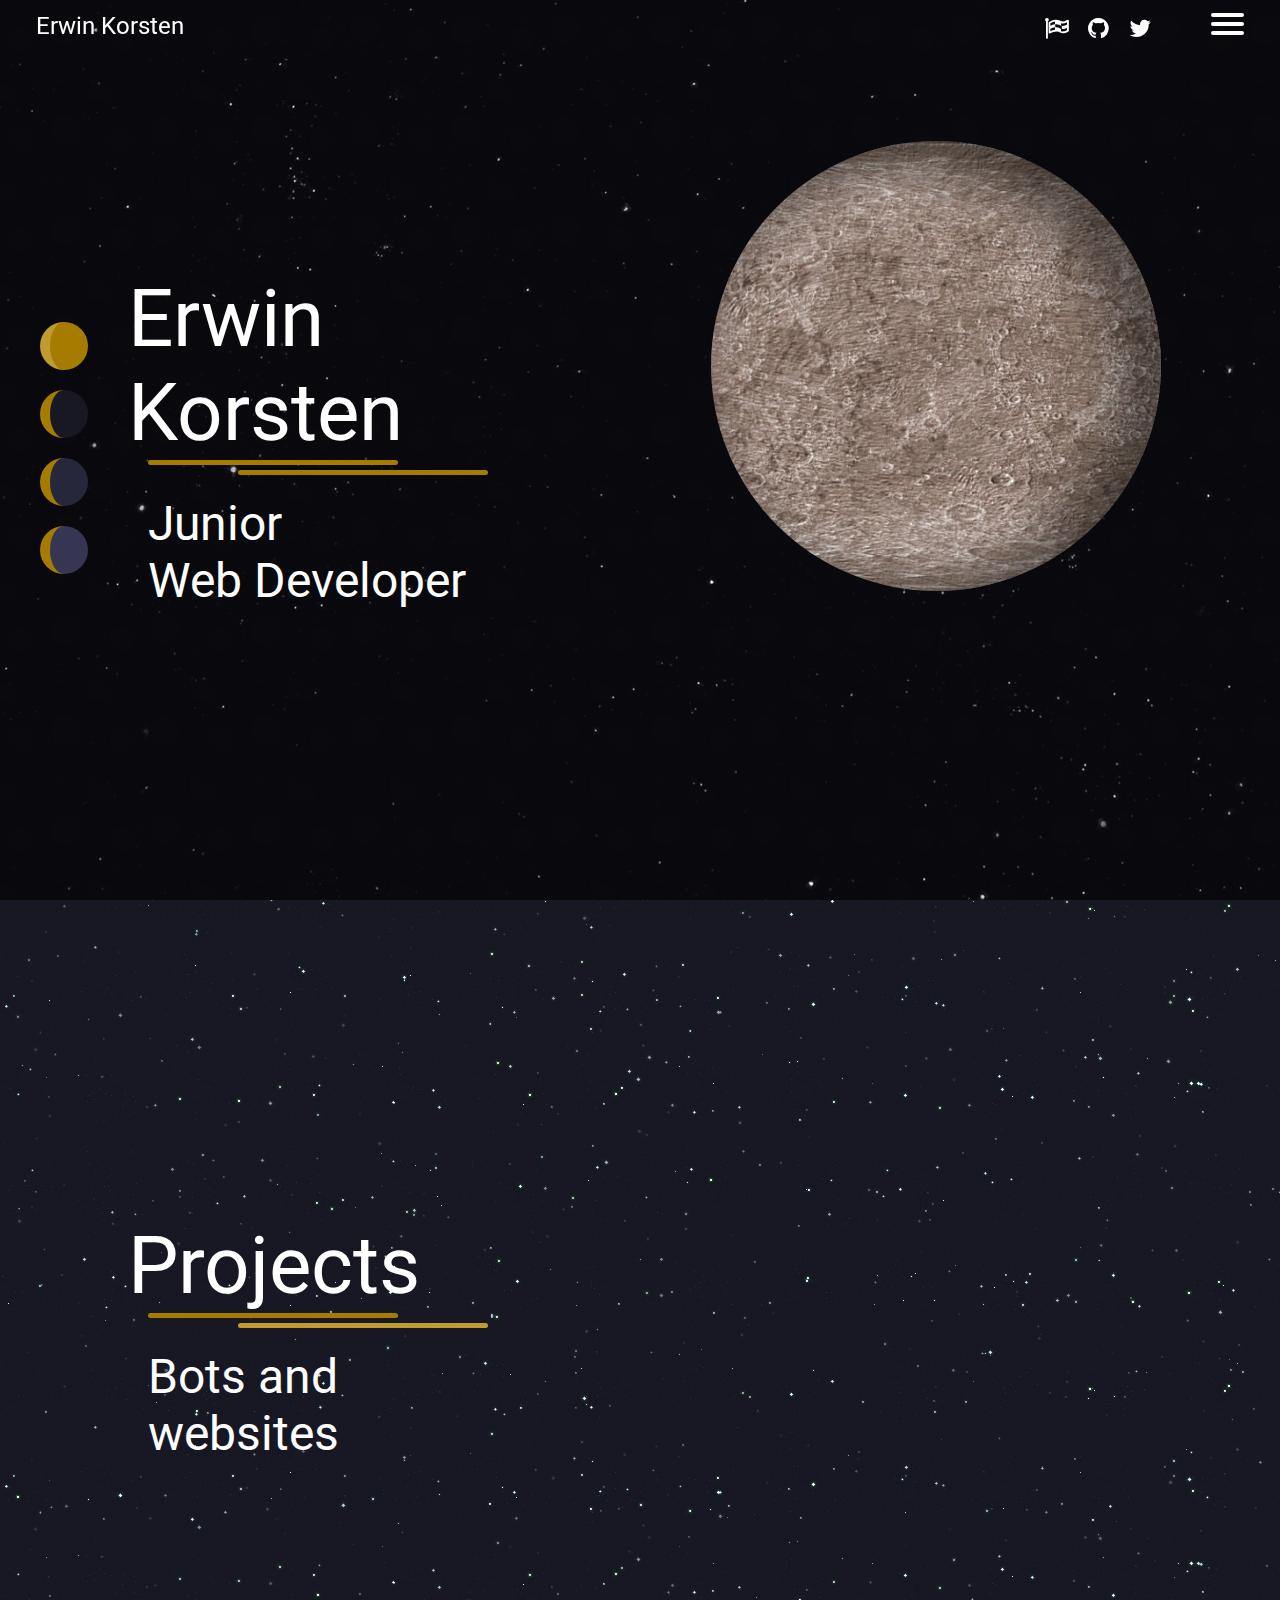
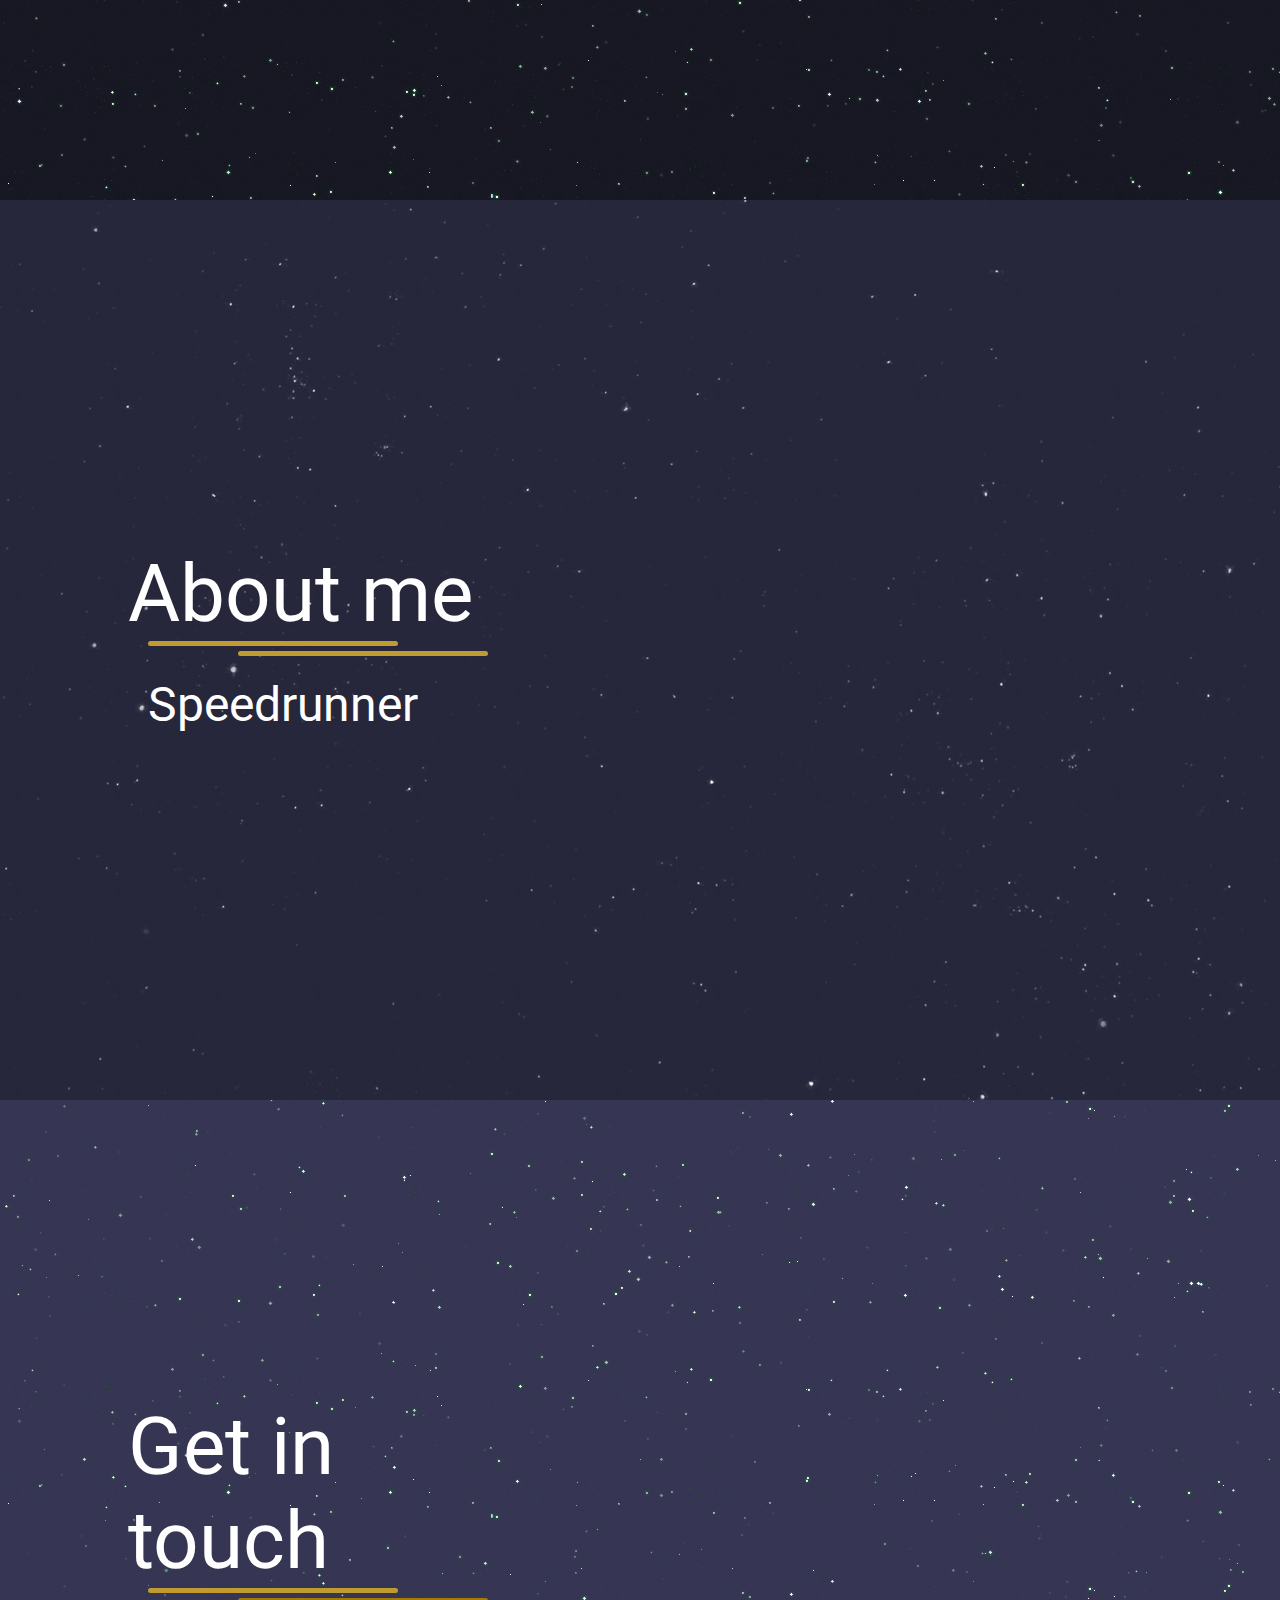
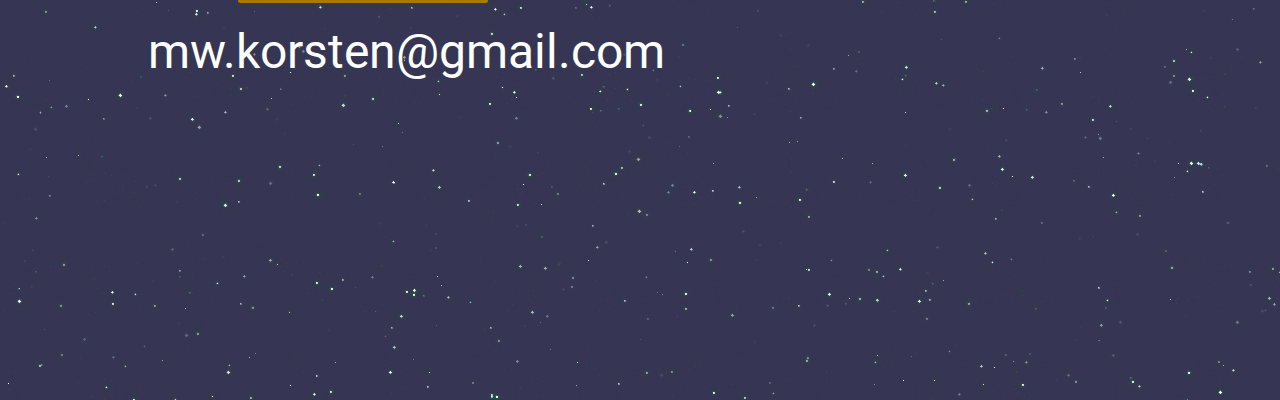
==== index.html @ 992cb6ed "Changed moon to a fixed moon that changes position based on where you are on the page. In addition, " ====
<!DOCTYPE html>
<html>
<head>
	<meta charset="UTF-8">
  	<meta name="description" content="Portfolio">
  	<meta name="keywords" content="Portfolio, backend web developer">
 	<meta name="author" content="Erwin Korsten">
	<meta name="viewport" content="width=device-width, initial-scale=1.0">
	<link href="css/home.css" rel="stylesheet" type="text/css" media="all" />
	<link href="https://fonts.googleapis.com/css?family=Open+Sans|Roboto:400,400i,700,700i" rel="stylesheet">
	<link rel="stylesheet" href="https://cdnjs.cloudflare.com/ajax/libs/font-awesome/4.7.0/css/font-awesome.min.css">

</head>
<body>
	<header id='header'>
		<div><a href='index.html'>Erwin Korsten</a></div>
		<div class='navigation'>
			<div class='socialmedia'>
				<a href='https://www.speedrun.com/user/Aureus_Lunae' class='fa fa-flag-checkered' target='_blank'></a>
				<a href='https://github.com/Aureus-Lunae' class='fa fa-github' target='_blank'></a>
				<a href='https://twitter.com/Aureus_Lunae' class='fa fa-twitter' target='_blank'></a>
					
			</div>
			<!-- Menu -->
			<div id='menuburger'>
				<input type='checkbox' />
				<span></span>
				<span></span>
				<span></span>
				<ul id='menu'>
					<li><a onclick="navlinks('home')" href='#home'>Home</a></li>
					<li><a href='#'>Projects</a></li>
					<li><a href='#'>About</a></li>
					<li><a onclick="navlinks('contact')" href='#contact'>Contact</a></li>
				</ul>
			</div>
		</div>
	</header>

	<section id='home'>
		<a name='home'></a>

		<div class='twinkling'></div>

  		<div class='container'>
  			<div class='content'>
				<div class='titles'>Erwin<br /> Korsten
				</div>
				<span class='golddark'></span>
				<span class='golddark'></span>
				<div class='subtitle'>
					Junior<br />
					Web Developer
				</div>
			</div>
  		</div>

  		<div class='extra'>
  		</div>
	</section>

	<section id='projects'>
		<a name='projects'></a>

		<div class='twinkling'></div>

  		<div class='container'>
  			<div class='content'>
				<div class='titles'>Projects
				</div>
				<span class='golddark'></span>
				<span class='goldlight'></span>
				<div class='subtitle'>
					Bots and websites
				</div>
			</div>
  		</div>

  		<div class='extra'>
  		</div>
	</section>

	<section id='about'>
		<a name='about'></a>

		<div class='twinkling'></div>

    	<div class='container'>
			<div class='content'>
				<div class='titles'>About me</div>
				<span class='goldlight'></span>
				<span class='goldlight'></span>
				<div class='subtitle'>
					<div id='aboutme'></div>
				</div>
			</div>
  		</div>

  		<div class='extra'>
  		</div>
	</section>

	<section id='contact'>
		<a name='contact'></a>

		<div class='twinkling'></div>

		<div class='container'>
  			<div class='content'>
				<div class='titles'>Get in touch
				</div>
				<span class='goldlight'></span>
				<span class='golddark'></span>
				<div class='subtitle'>
					mw.korsten@gmail.com
				</div>
			</div>
  		</div>

  		<div class='extra'>
  		</div>
	</section>

	<div id='leftmenu'>
		<ul>	
			<li><a onclick="navlinks('home')" href='#home' class='leftnav home'></a></li>
			<li><a onclick="navlinks('projects')" href='#projects' class='leftnav projects'></a></li>
			<li><a onclick="navlinks('about')"  href='#about' class='leftnav about'></a></li>
			<li><a onclick="navlinks('contact')"  href='#contact' class='leftnav contact'></a></li>
		</ul>
	</div>

	<div id='mooncontainer'>
		<div class='container'></div>
		<div class='extra'>
  			<div class='moonfreya-perspective'>
  				<figure class='moonfreya'></figure>
  			</div>
		</div>
	</div>


<script src='js/pagechanger.js'></script>
<script src='js/scroll.js'></script>
<script src='js/moon.js'></script>

</body>
</html>
<!DOCTYPE html>
---- css/home.css ----
*,
*:before,
*:after {
  box-sizing: border-box;
}

html {
  scroll-behavior: smooth;
  box-sizing: inherit;
  font-size: 16px;
}

body {
	height: 100vh;
  margin: 0;
  overflow: hidden;
  font-family: 'Roboto', 'Open Sans', sans-serif;
  color: #fff;
}


.debug {
  border: 1px solid #ffdd40;
}

/**********
   Header
 **********/

#header {
  display: flex;
  flex-direction: row;
  width: 100%;
  justify-content: space-between;
  align-items: center;
  position: fixed;
  color: #fff;
  font-size: 1.5em;
  padding: 0.5em 1.5em;
  z-index: 3;
}

#header a {
  color: #fff;
  text-decoration: none;
  display: block;
  cursor: pointer;
}

.navigation {
  display: flex;
  flex-direction: row;
  justify-content: space-between;
}


.socialmedia {
  display: flex;
  align-items: flex-end;
}

.socialmedia a {
  margin: 0 10px;
}

/**
 * Hamburger Menu
 */

#menuburger {
  margin-left: 50px;
  position: relative;
  display: block;
}

#menuburger input {
  display: block;
  width: 40px;
  height: 32px;
  position: absolute;
  cursor: pointer;
  opacity: 0;
  z-index: 2;
}

#menuburger span {
  display: block;
  background: #fff;
  width: 33px;
  height: 4px;
  position: relative;
  border-radius: 3px;
  z-index: 1;
  margin-bottom: 5px;

  transform-origin: 4px 0px;
  transition: transform 0.5s cubic-bezier(0.77,0.2,0.05,1.0),
              background 0.5s cubic-bezier(0.77,0.2,0.05,1.0),
              opacity 0.55s ease;
}

#menuburger span:first-child {
  transform-origin: 0% 0%;
}

#menuburger span:nth-last-child(2) {
  transform-origin: 0% 100%;
}

#menuburger input:checked ~ span {
  opacity: 1;
  transform: rotate(45deg) translate(-2px, 1px);
  background: #fff;
}

#menuburger input:checked ~span:nth-last-child(3) {
  opacity: 0;
  transform: rotate: 0deg scale(0.2, 0.2);
}

#menuburger input:checked ~ span:nth-last-child(2) {
  transform: rotate(-45deg) translate(0, -1px);
}

#menu {
  position: absolute;
  text-align: right;
  width: 250px;
  margin: -2em 0 0 -7em;
  padding: 2em 0 0 0;
  background: rgba(0,0,0,0.3);
  list-style-type: none;
  -webkit-font-smoothing: antialiased;

  transform-origin: 0% 0%;
  transform: translate(100%, 0);
  transition: transform 0.5s cubic-bezier(0.77,0.2,0.05,1.0);
}

#menu li {
  padding: 0.5em 2em;
  font-size: 1.5em;
}


#menuburger input:checked ~ ul {
  transform: none;
}
/************************************
 * Section overlay
 *************************************/
#mooncontainer{
  top: 0;
  left: 0;
  height: 100%;
  width: 100%;
  display: flex;
  position: fixed;
  justify-content: flex-start;
  z-index: 5;
}


/************************************
 * Section parts that gets used in all sections
 *************************************/

section{
  height: 100vh;
  display: flex;
  flex-direction: row;
  width: 100%;
  justify-content: flex-start;
}

.container {
  display: flex;
  width: 384px;
  margin-left: 128px;
  height: 100%;
  align-items: center;
  z-index: 1;
}

.container .content{
  width: 100%;
}

.container .content span{
  display: block;
  width: 250px;
  height: 5px;
  border-radius: 3px;
  z-index: 1;
  margin-bottom: 5px;
  margin-left: 20px;
}

.container .content span:nth-last-child(2) {
  margin-left: 110px;
}

.golddark {
  background: #a67c00;
}

.goldlight {
  background: #bf9b30;
}

.extra {
  min-width: 512px;
  flex-grow: 1;
  display: flex;
  justify-content: center;
  align-items: center;
  z-index: 1;
}

.titles {
  display: block;
  font-size: 5em;
}

.subtitle {
  font-size: 3em;
  margin: 20px;
}

/**
 * Page Sections
 */
#home{
  height: 100vh;
  width: 100%;
  background: #09090e url(../images/stars.png) repeat top center;
}

#projects{
  height: 100vh;
  width: 100%;
  background: #181824 url(../images/stars2.png) repeat top center;;
}

#about{
  height: 100vh;
  width: 100%;
  background: #27273c url(../images/stars.png) repeat top center;;
}

#contact{
  height: 100vh;
  width: 100%;
  background: #363654 url(../images/stars2.png) repeat top center;;
}

/**
 * Twinkling Stars
 */

.twinkling{
  position: absolute;
  top: 0;
  left: 0;
  right: 0;
  bottom: 0;
  width: 100%;
  height: 100%;
  display: block;
}
#home .twinkling{
  top: 0;
  background: transparent url(../images/twinklinghome.png) repeat top center;
  animation: twinkling-stars 200s linear infinite;
}

#projects .twinkling{
  top: 100%;
  background: transparent url(../images/twinklingprojects.png) repeat top center;
  animation: twinkling-stars 200s linear infinite;
}

#about .twinkling{
  top: 200%;
  background: transparent url(../images/twinklingabout.png) repeat top center;
  animation: twinkling-stars 200s linear infinite;
}

#contact .twinkling{
  top: 300%;
  background: transparent url(../images/twinklingcontact.png) repeat top center;
  animation: twinkling-stars 200s linear infinite;
}

@keyframes twinkling-stars{
  0% {
    background-position: 0 0; 
  }
  100% {
    background-position: -10000px 5000px;
  }
}

/**
 * Side menu 
 */
#leftmenu {
  display: flex;
  width: 128px;
  height: 100%;
  position: fixed;
  z-index: 20;
  top: 0;
  left: 0;
  align-items: center;
}

#leftmenu ul{
  list-style-type: none;
}

.leftnav {
  margin: 8px 0;
  height: 48px;
  width: 48px;
  border-radius: 50%;
  display: inline-block;
  border-left: #a67c00 10px solid;
}

.home {
  background: #09090e;
}

.projects {
  background: #181824;
}

.about {
  background: #27273c;
}

.contact {
  background: #363654;
}

.active {
  background-color: #a67c00;
  border-left: #bf9b30 10px solid;
}


/**
 * Moons
 */

.moonoverlay{
  position: absolute;
  content: "";
  top: 0;
  left: 0;
  width: 100%;
  height: 100%;
  border-radius: 50%;
  opacity: 0.3;
  background: #a67c00;
}

.moonfreya-perspective{
  width: 450px;
  height: 450px;
  display: inline-block;
  perspective: 1000px;
  perspective-origin: 50% 50%;
  transition: all 1s ease-in;
}

.homemoon{
  margin-top: -200px;
}

.projectsmoon{
  margin-top: 100px;
}

.aboutmoon{
  margin-top: 300px;
}

.contactmoon{
  margin-top: 600px;
}


.moonfreya{
  display: inline-block;
  transform-style: preserve-3d;
  border-radius: 50%;
  height: 100%;
  width: 100%;
  position: relative;
  background: url('../images/freya.png') repeat-x;
  animation: move-moonfreya 90s infinite linear;
  z-index: 2;
}

  .moonfreya:before{
    content: '';
    position: absolute;
    top: 0;
    left: 0;
    width: 100%;
    height: 100%;
    border-radius: 50%;
    box-shadow: inset -30px 10px 50px 15px rgba(0,0,0,0.5);
    z-index: 3;
  }

  @keyframes move-moonfreya {
    0%{
      background-position: -900px 0;
    }
    100%{
      background-position: 0 0;
    }
  }









/****************************************
 * Media Queries
 ***************************************/


@media all and (min-width: 768px) and (max-width: 1024px),
only screen and (min-device-width: 768px) and (max-device-width: 1024px) and  (orientation: landscape){

  html {
    font-size: 14px;
  }
  .container {
    width: 320px;
  }


  .container .content span{
    display: block;
    width: 190px;
    height: 5px;
    border-radius: 3px;
    z-index: 1;
    margin-bottom: 5px;
    margin-left: 20px;
  }

  .container .content span:nth-last-child(2) {
    margin-left: 110px;
  }


  .extra {
    min-width: 320px;
    flex-grow: 1;
  }

  .moonfreya-perspective{
    width: 300px;
    height: 300px;
  }

  .moonfreya{
    background: url('../images/freya-mobile.png') repeat-x;
  }

    .moonfreya:before{
      box-shadow: inset -20px 8px 40px 10px rgba(0,0,0,0.5);
    }

    @keyframes move-moonfreya {
      0%{
        background-position: -600px 0;
      }
      100%{
        background-position: 0 0;
      }
    }

  .homemoon{
    margin-top: -200px;
  }

  .projectsmoon{
    margin-top: 0px;
  }

  .aboutmoon{
    margin-top: 200px;
  }

  .contactmoon{
    margin-top: 400px;
  }

}
@media all and (min-width: 580px) and (max-width: 768px), 
only screen and (min-device-width: 580px) and (max-device-width: 768px) and  (orientation: landscape){

  html {
    font-size: 14px;
  }
  .container {
    min-width: 227px;
    flex-grow: 0;
  }

  .container .content span{
    display: block;
    width: 190px;
    height: 5px;
    border-radius: 3px;
    z-index: 1;
    margin-bottom: 5px;
    margin-left: 20px;
  }

  .container .content span:nth-last-child(2) {
    margin-left: 110px;
  }


  .extra {
    min-width: 227px;
    flex-grow: 0;
  }

  .moonfreya-perspective{
    width: 150px;
    height: 150px;
  }

  .moonfreya{
    background: url('../images/freya-mobile.png') repeat-x;
  }

    .moonfreya:before{
      box-shadow: inset -20px 8px 40px 10px rgba(0,0,0,0.5);
    }

    @keyframes move-moonfreya {
      0%{
        background-position: -600px 0;
      }
      100%{
        background-position: 0 0;
      }
    }
  .homemoon{
    margin-top: -200px;
  }

  .projectsmoon{
    margin-top: 0px;
  }

  .aboutmoon{
    margin-top: 200px;
  }

  .contactmoon{
    margin-top: 400px;
  }
}



@media only screen and (max-device-width: 1400px) and (orientation: portrait){

  html {
    font-size: 13px;
  }

  section{
    flex-direction: column-reverse;
  }

  #mooncontainer{
    flex-direction: column-reverse;
  }

  .container {
    width: 100%;
    min-height: 20vh;
    flex-grow: 1;
    margin-left: 0;
    margin-bottom: 64px;
    justify-content: center;
  }

  .container .content{
    width: auto;
  }

  .container .content span{
    display: block;
    width: 60%;
    height: 5px;
    border-radius: 3px;
    z-index: 1;
    margin-bottom: 5px;
    margin-left: 20px;
  }

  .container .content span:nth-last-child(2) {
    margin-left: 30%;
  }


  .extra {
    min-height: 250px;
    height: 300px;
    width: 100%;
    flex-grow: 0;
  }

  .moonfreya-perspective{
    width: 150px;
    height: 150px;
  }

  .moonfreya{
    background: url('../images/freya-150.png') repeat-x;
  }

    .moonfreya:before{
      box-shadow: inset -10px 5px 30px 5px rgba(0,0,0,0.5);
    }

    @keyframes move-moonfreya {
      0%{
        background-position: -300px 0;
      }
      100%{
        background-position: 0 0;
      }
    }

  .homemoon{
    margin-top: 0px;
    margin-left: -200px;
  }

  .projectsmoon{
    margin-top: 0px;
    margin-left: -50px;
  }

  .aboutmoon{
    margin-top: 0px;
    margin-left: 100px;
  }

  .contactmoon{
    margin-top: 0px;
    margin-left: 250px;
  }


  #leftmenu {
    top: auto;
    width: 100%;
    height: 64px;
    bottom: 0;
    justify-content: center;
  }

  #leftmenu li{
    display: inline-block;
  }

  .leftnav {
    margin: 4px 4px;
    height: 48px;
    width: 48px;
    border-left: #a67c00 5px solid;
  }

}
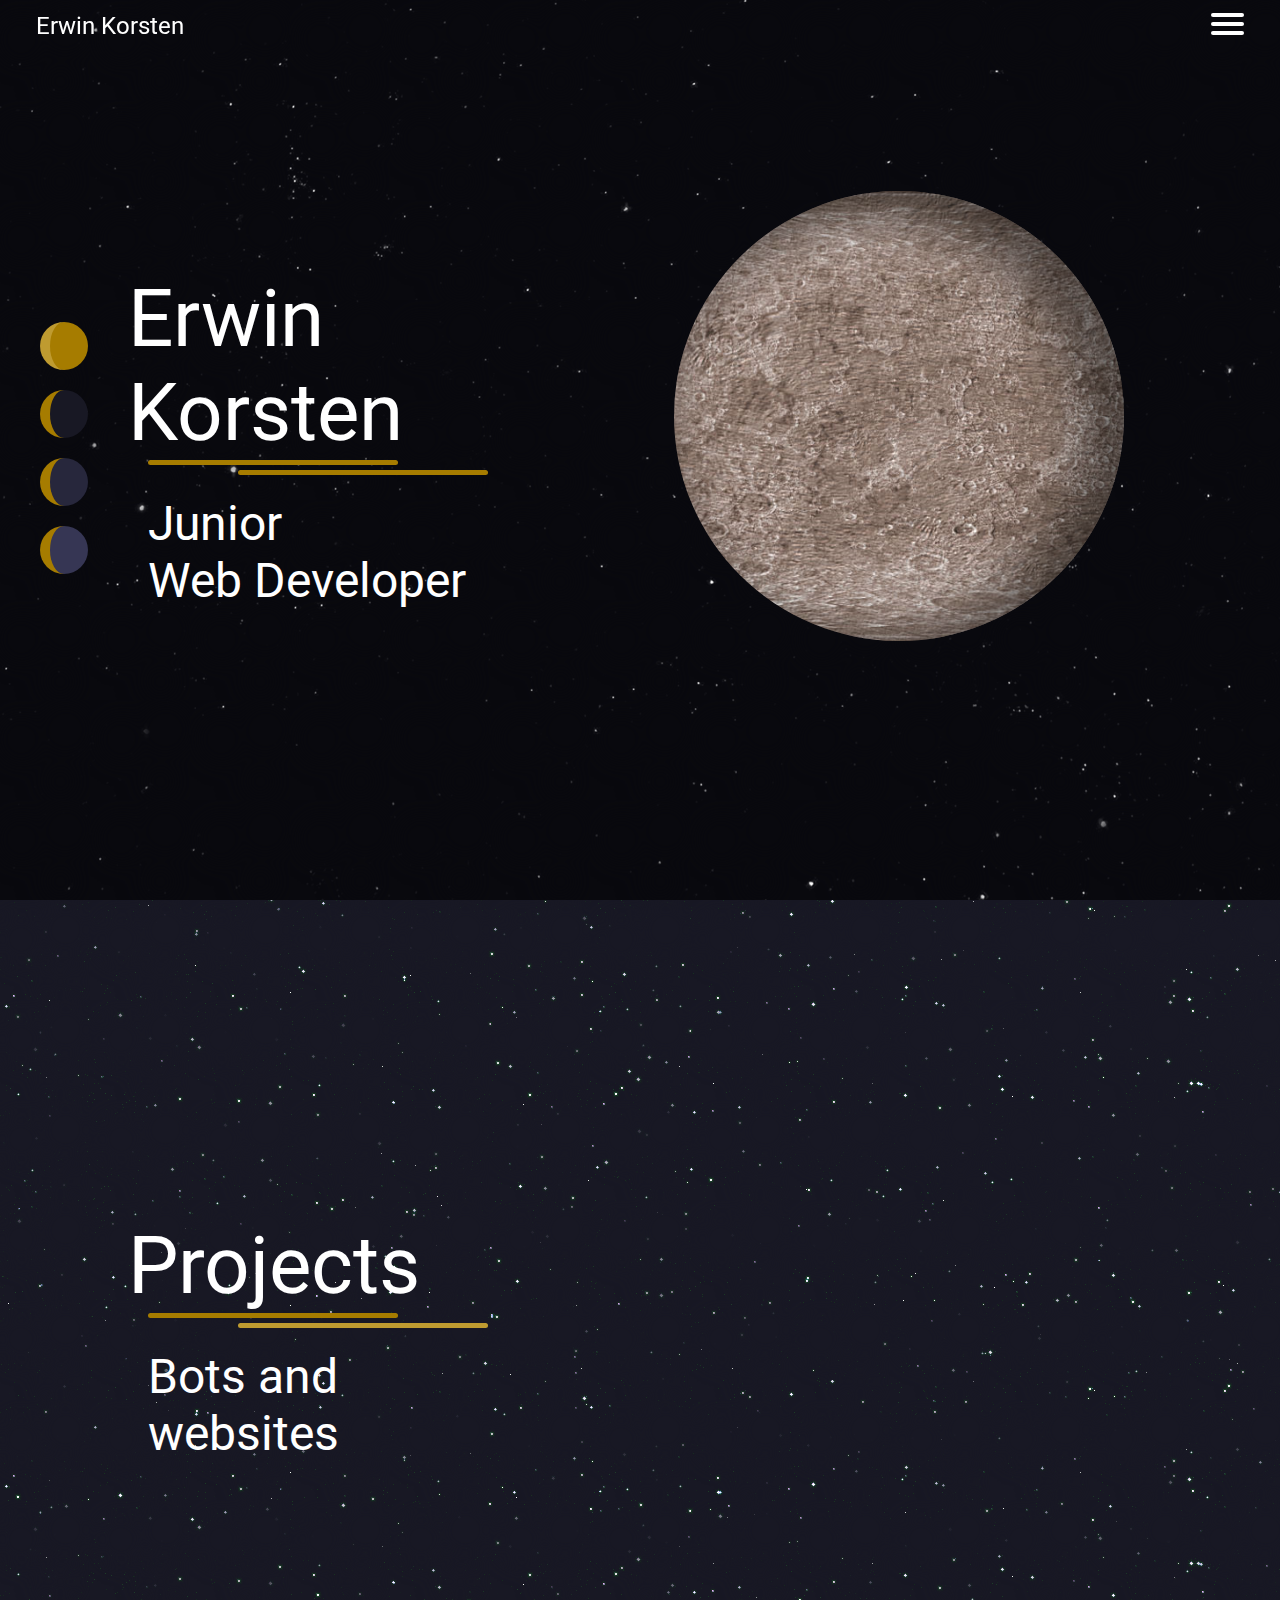
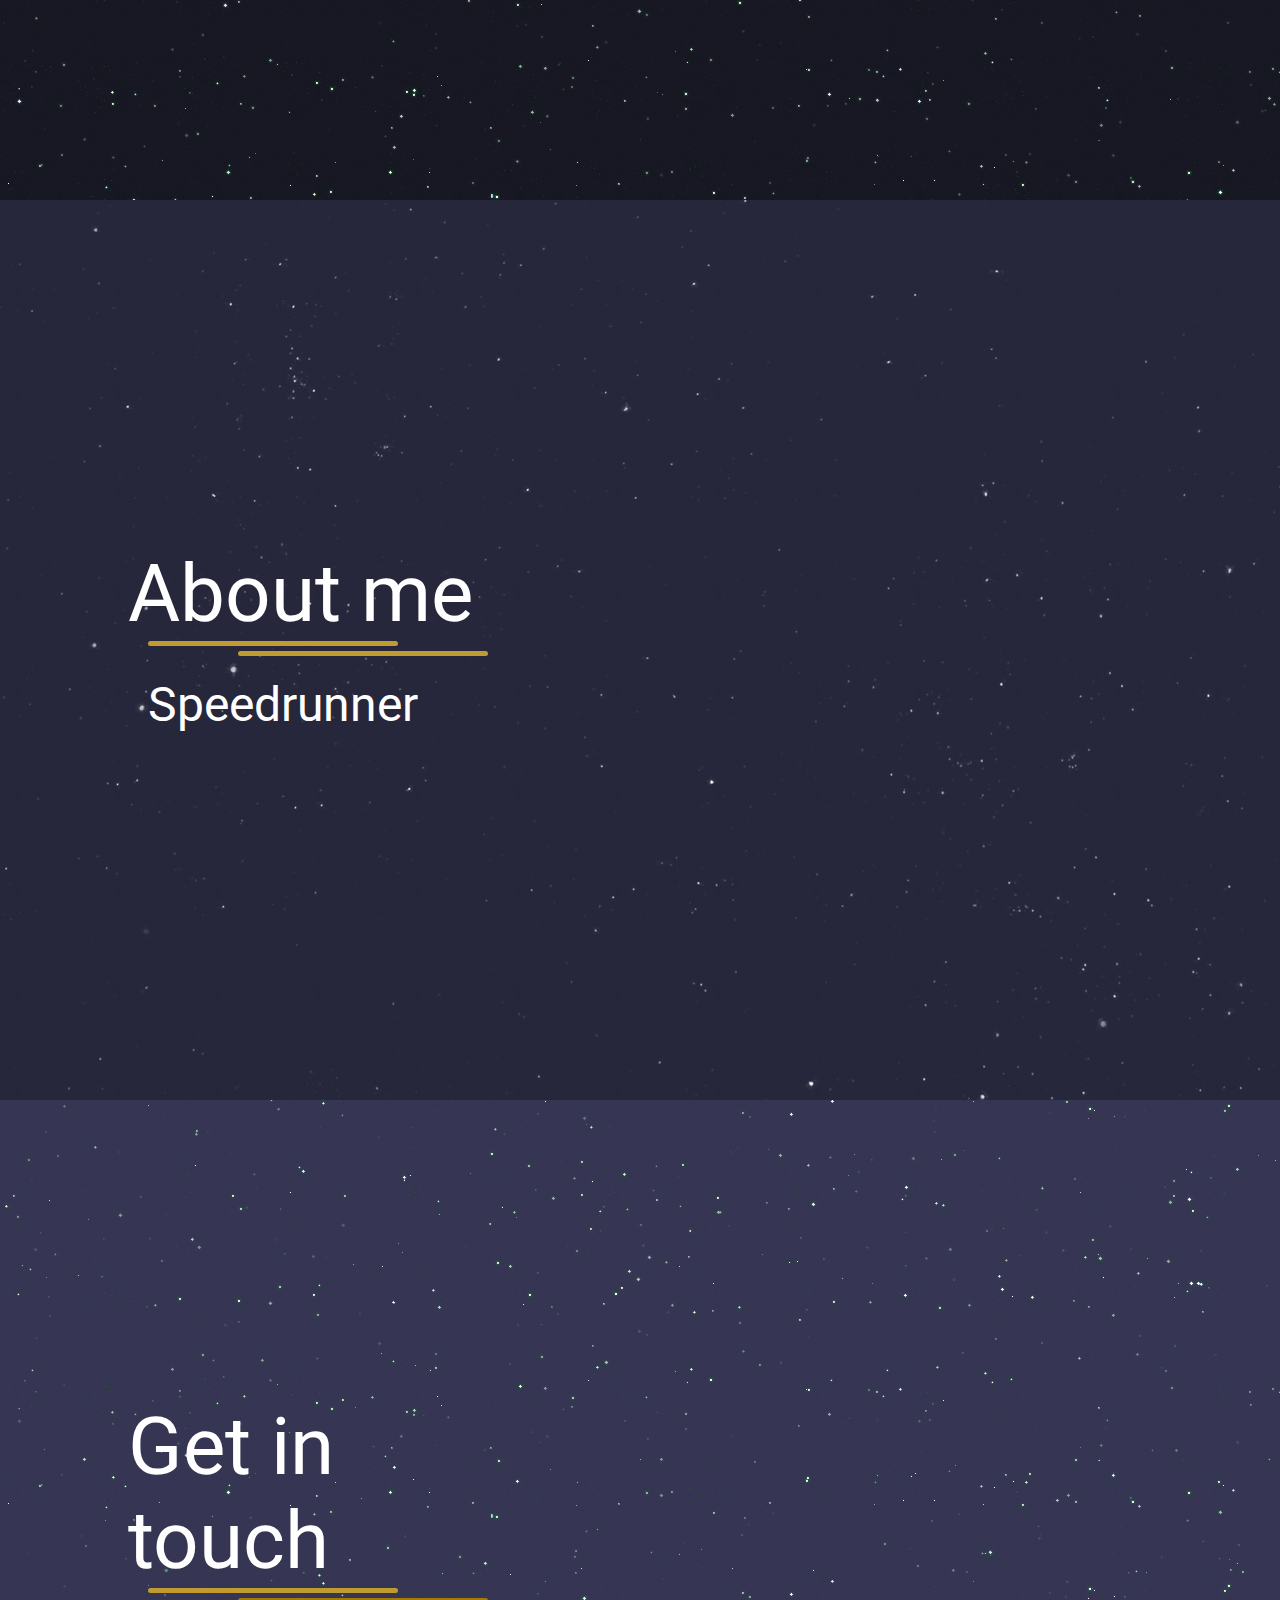
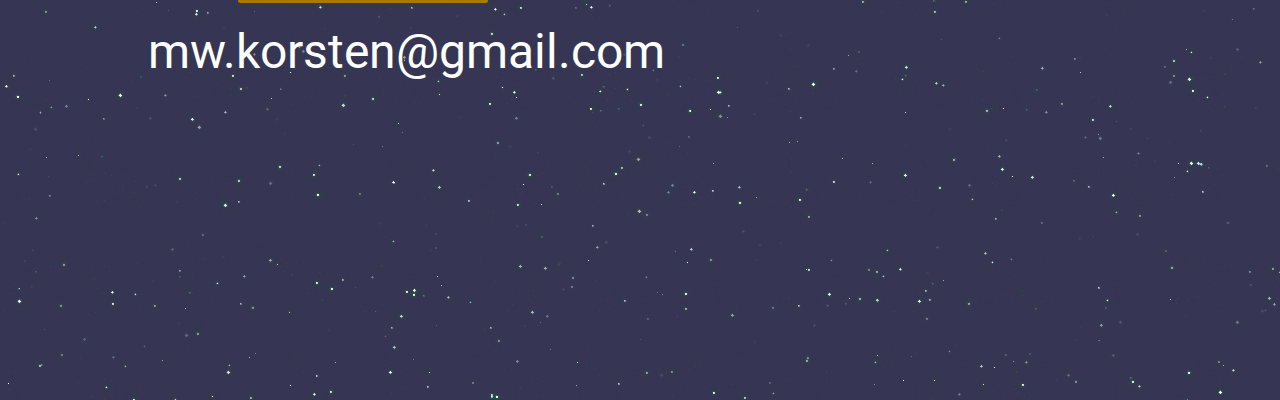
==== commit 01c05388: "moonbutton added, projectspage added" ====
--- a/index.html
+++ b/index.html
@@ -7,8 +7,11 @@
  	<meta name="author" content="Erwin Korsten">
 	<meta name="viewport" content="width=device-width, initial-scale=1.0">
 	<link href="css/home.css" rel="stylesheet" type="text/css" media="all" />
+	<link href="css/header.css" rel="stylesheet" type="text/css" media="all" />
 	<link href="https://fonts.googleapis.com/css?family=Open+Sans|Roboto:400,400i,700,700i" rel="stylesheet">
-	<link rel="stylesheet" href="https://cdnjs.cloudflare.com/ajax/libs/font-awesome/4.7.0/css/font-awesome.min.css">
+	<link rel="stylesheet" href="https://use.fontawesome.com/releases/v5.6.3/css/all.css" integrity="sha384-UHRtZLI+pbxtHCWp1t77Bi1L4ZtiqrqD80Kn4Z8NTSRyMA2Fd33n5dQ8lWUE00s/" crossorigin="anonymous">
+
+
 
 </head>
 <body>
@@ -16,9 +19,9 @@
 		<div><a href='index.html'>Erwin Korsten</a></div>
 		<div class='navigation'>
 			<div class='socialmedia'>
-				<a href='https://www.speedrun.com/user/Aureus_Lunae' class='fa fa-flag-checkered' target='_blank'></a>
-				<a href='https://github.com/Aureus-Lunae' class='fa fa-github' target='_blank'></a>
-				<a href='https://twitter.com/Aureus_Lunae' class='fa fa-twitter' target='_blank'></a>
+				<a href='https://www.speedrun.com/user/Aureus_Lunae' class='fas fa-flag-checkered' target='_blank'></a>
+				<a href='https://github.com/Aureus-Lunae' class='fab fa-github' target='_blank'></a>
+				<a href='https://twitter.com/Aureus_Lunae' class='fab fa-twitter' target='_blank'></a>
 					
 			</div>
 			<!-- Menu -->
@@ -56,6 +59,7 @@
   		</div>
 
   		<div class='extra'>
+
   		</div>
 	</section>
 
--- a/css/home.css
+++ b/css/home.css
@@ -23,129 +23,7 @@
   border: 1px solid #ffdd40;
 }
 
-/**********
-   Header
- **********/
-
-#header {
-  display: flex;
-  flex-direction: row;
-  width: 100%;
-  justify-content: space-between;
-  align-items: center;
-  position: fixed;
-  color: #fff;
-  font-size: 1.5em;
-  padding: 0.5em 1.5em;
-  z-index: 3;
-}
-
-#header a {
-  color: #fff;
-  text-decoration: none;
-  display: block;
-  cursor: pointer;
-}
-
-.navigation {
-  display: flex;
-  flex-direction: row;
-  justify-content: space-between;
-}
-
-
-.socialmedia {
-  display: flex;
-  align-items: flex-end;
-}
-
-.socialmedia a {
-  margin: 0 10px;
-}
-
-/**
- * Hamburger Menu
- */
-
-#menuburger {
-  margin-left: 50px;
-  position: relative;
-  display: block;
-}
-
-#menuburger input {
-  display: block;
-  width: 40px;
-  height: 32px;
-  position: absolute;
-  cursor: pointer;
-  opacity: 0;
-  z-index: 2;
-}
-
-#menuburger span {
-  display: block;
-  background: #fff;
-  width: 33px;
-  height: 4px;
-  position: relative;
-  border-radius: 3px;
-  z-index: 1;
-  margin-bottom: 5px;
-
-  transform-origin: 4px 0px;
-  transition: transform 0.5s cubic-bezier(0.77,0.2,0.05,1.0),
-              background 0.5s cubic-bezier(0.77,0.2,0.05,1.0),
-              opacity 0.55s ease;
-}
-
-#menuburger span:first-child {
-  transform-origin: 0% 0%;
-}
-
-#menuburger span:nth-last-child(2) {
-  transform-origin: 0% 100%;
-}
-
-#menuburger input:checked ~ span {
-  opacity: 1;
-  transform: rotate(45deg) translate(-2px, 1px);
-  background: #fff;
-}
-
-#menuburger input:checked ~span:nth-last-child(3) {
-  opacity: 0;
-  transform: rotate: 0deg scale(0.2, 0.2);
-}
-
-#menuburger input:checked ~ span:nth-last-child(2) {
-  transform: rotate(-45deg) translate(0, -1px);
-}
-
-#menu {
-  position: absolute;
-  text-align: right;
-  width: 250px;
-  margin: -2em 0 0 -7em;
-  padding: 2em 0 0 0;
-  background: rgba(0,0,0,0.3);
-  list-style-type: none;
-  -webkit-font-smoothing: antialiased;
-
-  transform-origin: 0% 0%;
-  transform: translate(100%, 0);
-  transition: transform 0.5s cubic-bezier(0.77,0.2,0.05,1.0);
-}
-
-#menu li {
-  padding: 0.5em 2em;
-  font-size: 1.5em;
-}
-
-
-#menuburger input:checked ~ ul {
-  transform: none;
-}
+
 /************************************
  * Section overlay
  *************************************/
@@ -157,7 +35,7 @@
   display: flex;
   position: fixed;
   justify-content: flex-start;
-  z-index: 5;
+  z-index: 1;
 }
 
 
@@ -239,7 +117,7 @@
 #projects{
   height: 100vh;
   width: 100%;
-  background: #181824 url(../images/stars2.png) repeat top center;;
+  background: #181824 url(../images/stars2.png) repeat top center;
 }
 
 #about{
@@ -251,7 +129,7 @@
 #contact{
   height: 100vh;
   width: 100%;
-  background: #363654 url(../images/stars2.png) repeat top center;;
+  background: #363654 url(../images/stars2.png) repeat top center;
 }
 
 /**
@@ -364,7 +242,31 @@
   border-radius: 50%;
   opacity: 0.3;
   background: #a67c00;
-}
+  z-index: 5;
+}
+
+.moonlink{
+  position: absolute;
+  content: "";
+  top: 0;
+  left: 0;
+  width: 100%;
+  height: 100%;
+  border-radius: 50%;
+  z-index: 5;
+  display: flex;
+  align-items: center;
+  color: #fff;
+  justify-content: center;
+  font-size: 4em;
+  text-decoration: none;
+  font-weight: 700;
+}
+
+.moonlinkprojects{
+  color: #181824;
+}
+
 
 .moonfreya-perspective{
   width: 450px;
@@ -376,19 +278,23 @@
 }
 
 .homemoon{
-  margin-top: -200px;
+  margin-top: -100px;
+  margin-left: -75px;
 }
 
 .projectsmoon{
-  margin-top: 100px;
+  margin-top: 0px;
+  margin-left: 0px;                                                                 
 }
 
 .aboutmoon{
-  margin-top: 300px;
+  margin-top: 250px;
+  margin-left: 40px;
 }
 
 .contactmoon{
   margin-top: 600px;
+  margin-left: 50px;
 }
 
 
@@ -492,19 +398,27 @@
     }
 
   .homemoon{
+    margin-left: -75px;
     margin-top: -200px;
   }
 
   .projectsmoon{
+    margin-left: 0px;
     margin-top: 0px;
   }
 
   .aboutmoon{
+    margin-left: 40px;
     margin-top: 200px;
   }
 
   .contactmoon{
+    margin-left: 50px;
     margin-top: 400px;
+  }
+
+  .moonlink{
+    font-size: 3em;
   }
 
 }
@@ -575,6 +489,10 @@
   .contactmoon{
     margin-top: 400px;
   }
+
+  .moonlink{
+    font-size: 3em;
+  }
 }
 
 
@@ -651,12 +569,12 @@
     }
 
   .homemoon{
-    margin-top: 0px;
+    margin-top: -10px;
     margin-left: -200px;
   }
 
   .projectsmoon{
-    margin-top: 0px;
+    margin-top: -5px;
     margin-left: -50px;
   }
 
@@ -666,7 +584,7 @@
   }
 
   .contactmoon{
-    margin-top: 0px;
+    margin-top: 20px;
     margin-left: 250px;
   }
 
@@ -690,4 +608,8 @@
     border-left: #a67c00 5px solid;
   }
 
+  .moonlink{
+    font-size: 2em;
+  }
+
 }--- a/css/header.css
+++ b/css/header.css
@@ -0,0 +1,124 @@
+/**********
+   Header
+ **********/
+
+#header {
+  display: flex;
+  flex-direction: row;
+  width: 100%;
+  justify-content: space-between;
+  align-items: center;
+  position: fixed;
+  color: #fff;
+  font-size: 1.5em;
+  padding: 0.5em 1.5em;
+  z-index: 2;
+}
+
+#header a {
+  color: #fff;
+  text-decoration: none;
+  display: block;
+  cursor: pointer;
+}
+
+.navigation {
+  display: flex;
+  flex-direction: row;
+  justify-content: space-between;
+}
+
+
+.socialmedia {
+  display: flex;
+  align-items: flex-end;
+  z-index: 999;
+}
+
+.socialmedia a {
+  margin: 0 10px;
+}
+
+/**
+ * Hamburger Menu
+ */
+
+#menuburger {
+  margin-left: 50px;
+  position: relative;
+  display: block;
+}
+
+#menuburger input {
+  display: block;
+  width: 40px;
+  height: 32px;
+  position: absolute;
+  cursor: pointer;
+  opacity: 0;
+  z-index: 2;
+}
+
+#menuburger span {
+  display: block;
+  background: #fff;
+  width: 33px;
+  height: 4px;
+  position: relative;
+  border-radius: 3px;
+  z-index: 1;
+  margin-bottom: 5px;
+
+  transform-origin: 4px 0px;
+  transition: transform 0.5s cubic-bezier(0.77,0.2,0.05,1.0),
+              background 0.5s cubic-bezier(0.77,0.2,0.05,1.0),
+              opacity 0.55s ease;
+}
+
+#menuburger span:first-child {
+  transform-origin: 0% 0%;
+}
+
+#menuburger span:nth-last-child(2) {
+  transform-origin: 0% 100%;
+}
+
+#menuburger input:checked ~ span {
+  opacity: 1;
+  transform: rotate(45deg) translate(-2px, 1px);
+  background: #fff;
+}
+
+#menuburger input:checked ~span:nth-last-child(3) {
+  opacity: 0;
+  transform: rotate: 0deg scale(0.2, 0.2);
+}
+
+#menuburger input:checked ~ span:nth-last-child(2) {
+  transform: rotate(-45deg) translate(0, -1px);
+}
+
+#menu {
+  position: absolute;
+  text-align: right;
+  width: 250px;
+  margin: -2em 0 0 -7em;
+  padding: 2em 0 0 0;
+  background: rgba(0,0,0,0.3);
+  list-style-type: none;
+  -webkit-font-smoothing: antialiased;
+
+  transform-origin: 0% 0%;
+  transform: translate(100%, 0);
+  transition: transform 0.5s cubic-bezier(0.77,0.2,0.05,1.0);
+}
+
+#menu li {
+  padding: 0.5em 2em;
+  font-size: 1.5em;
+}
+
+
+#menuburger input:checked ~ ul {
+  transform: none;
+}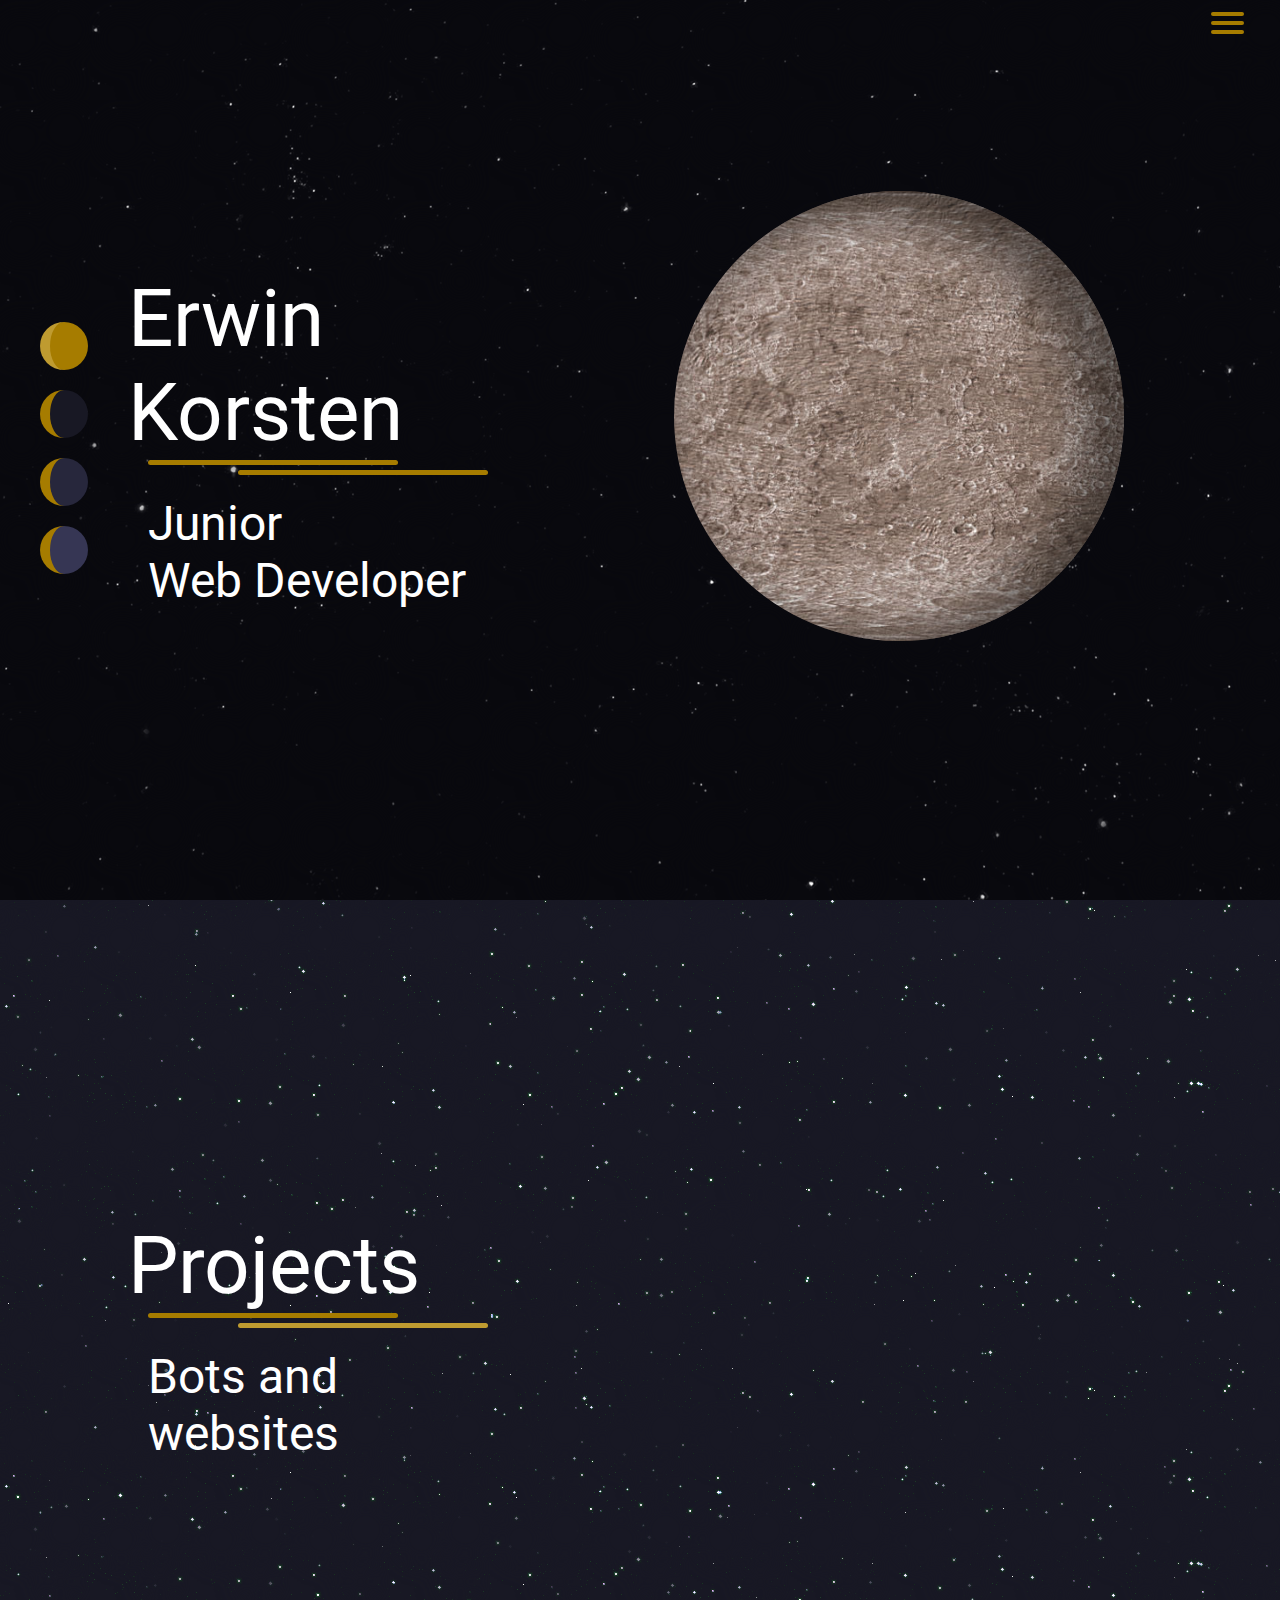
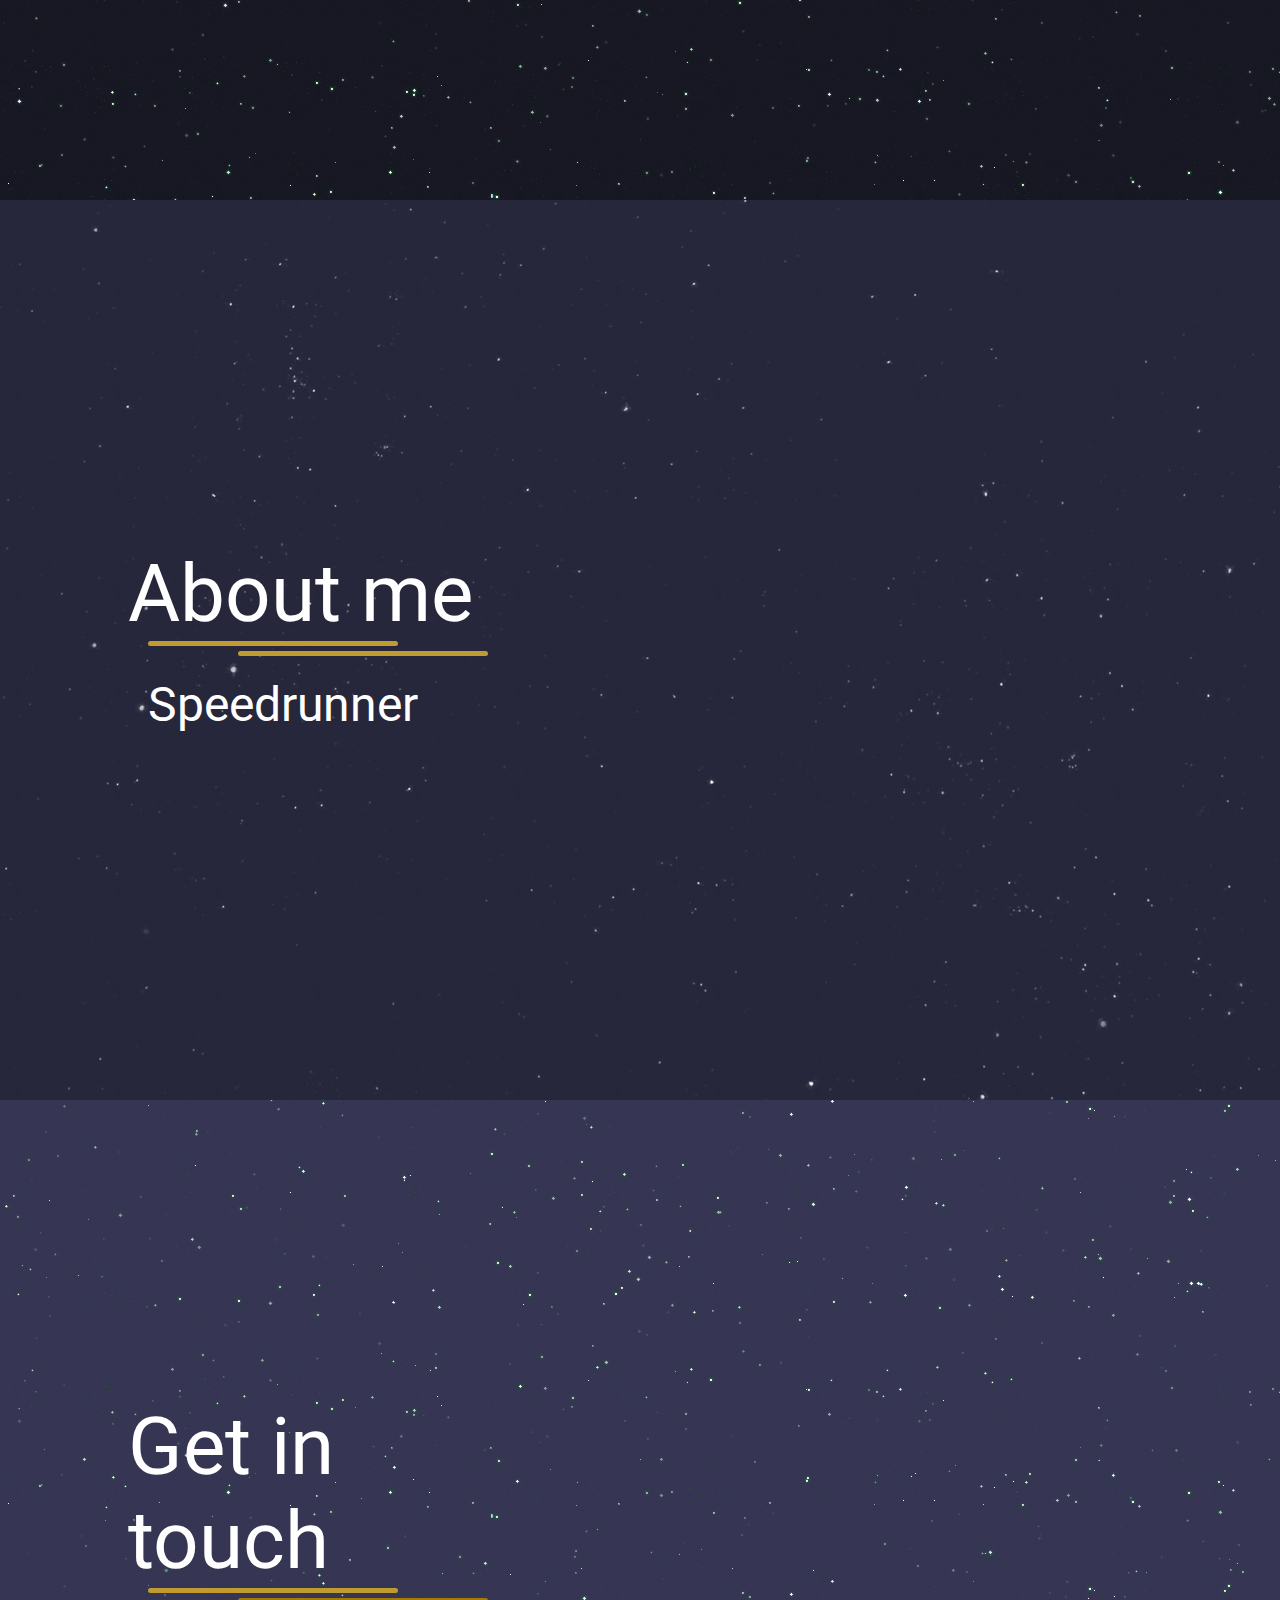
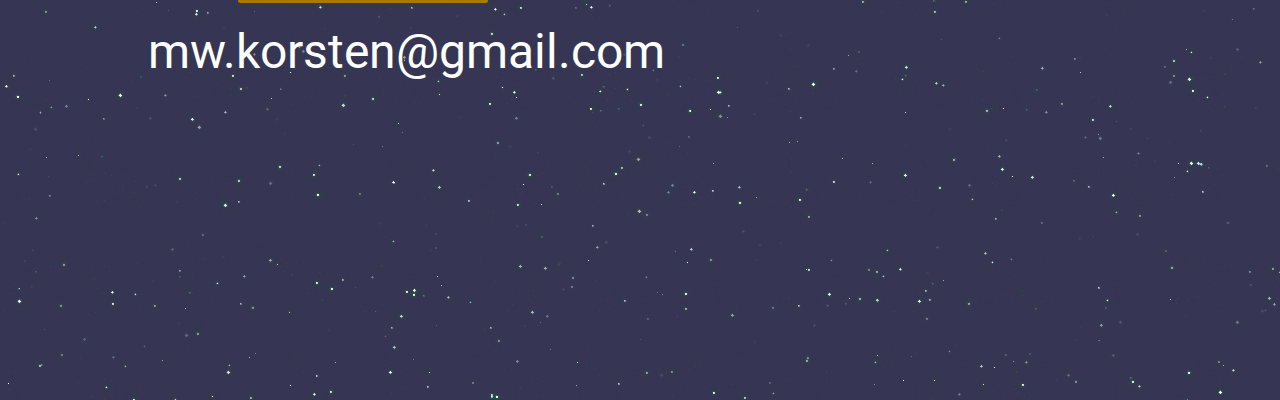
==== commit b8d13c11: "Projecten zijn zichtbaar op de pagina, en de planeet is een link naar het project zelf." ====
--- a/index.html
+++ b/index.html
@@ -16,7 +16,7 @@
 </head>
 <body>
 	<header id='header'>
-		<div><a href='index.html'>Erwin Korsten</a></div>
+		<div></div>
 		<div class='navigation'>
 			<div class='socialmedia'>
 				<a href='https://www.speedrun.com/user/Aureus_Lunae' class='fas fa-flag-checkered' target='_blank'></a>
--- a/css/header.css
+++ b/css/header.css
@@ -9,14 +9,14 @@
   justify-content: space-between;
   align-items: center;
   position: fixed;
-  color: #fff;
+  color: #a67c00;
   font-size: 1.5em;
   padding: 0.5em 1.5em;
   z-index: 2;
 }
 
 #header a {
-  color: #fff;
+  color: #a67c00;
   text-decoration: none;
   display: block;
   cursor: pointer;
@@ -61,7 +61,7 @@
 
 #menuburger span {
   display: block;
-  background: #fff;
+  background: #a67c00;
   width: 33px;
   height: 4px;
   position: relative;
@@ -86,7 +86,7 @@
 #menuburger input:checked ~ span {
   opacity: 1;
   transform: rotate(45deg) translate(-2px, 1px);
-  background: #fff;
+  background: #a67c00;
 }
 
 #menuburger input:checked ~span:nth-last-child(3) {
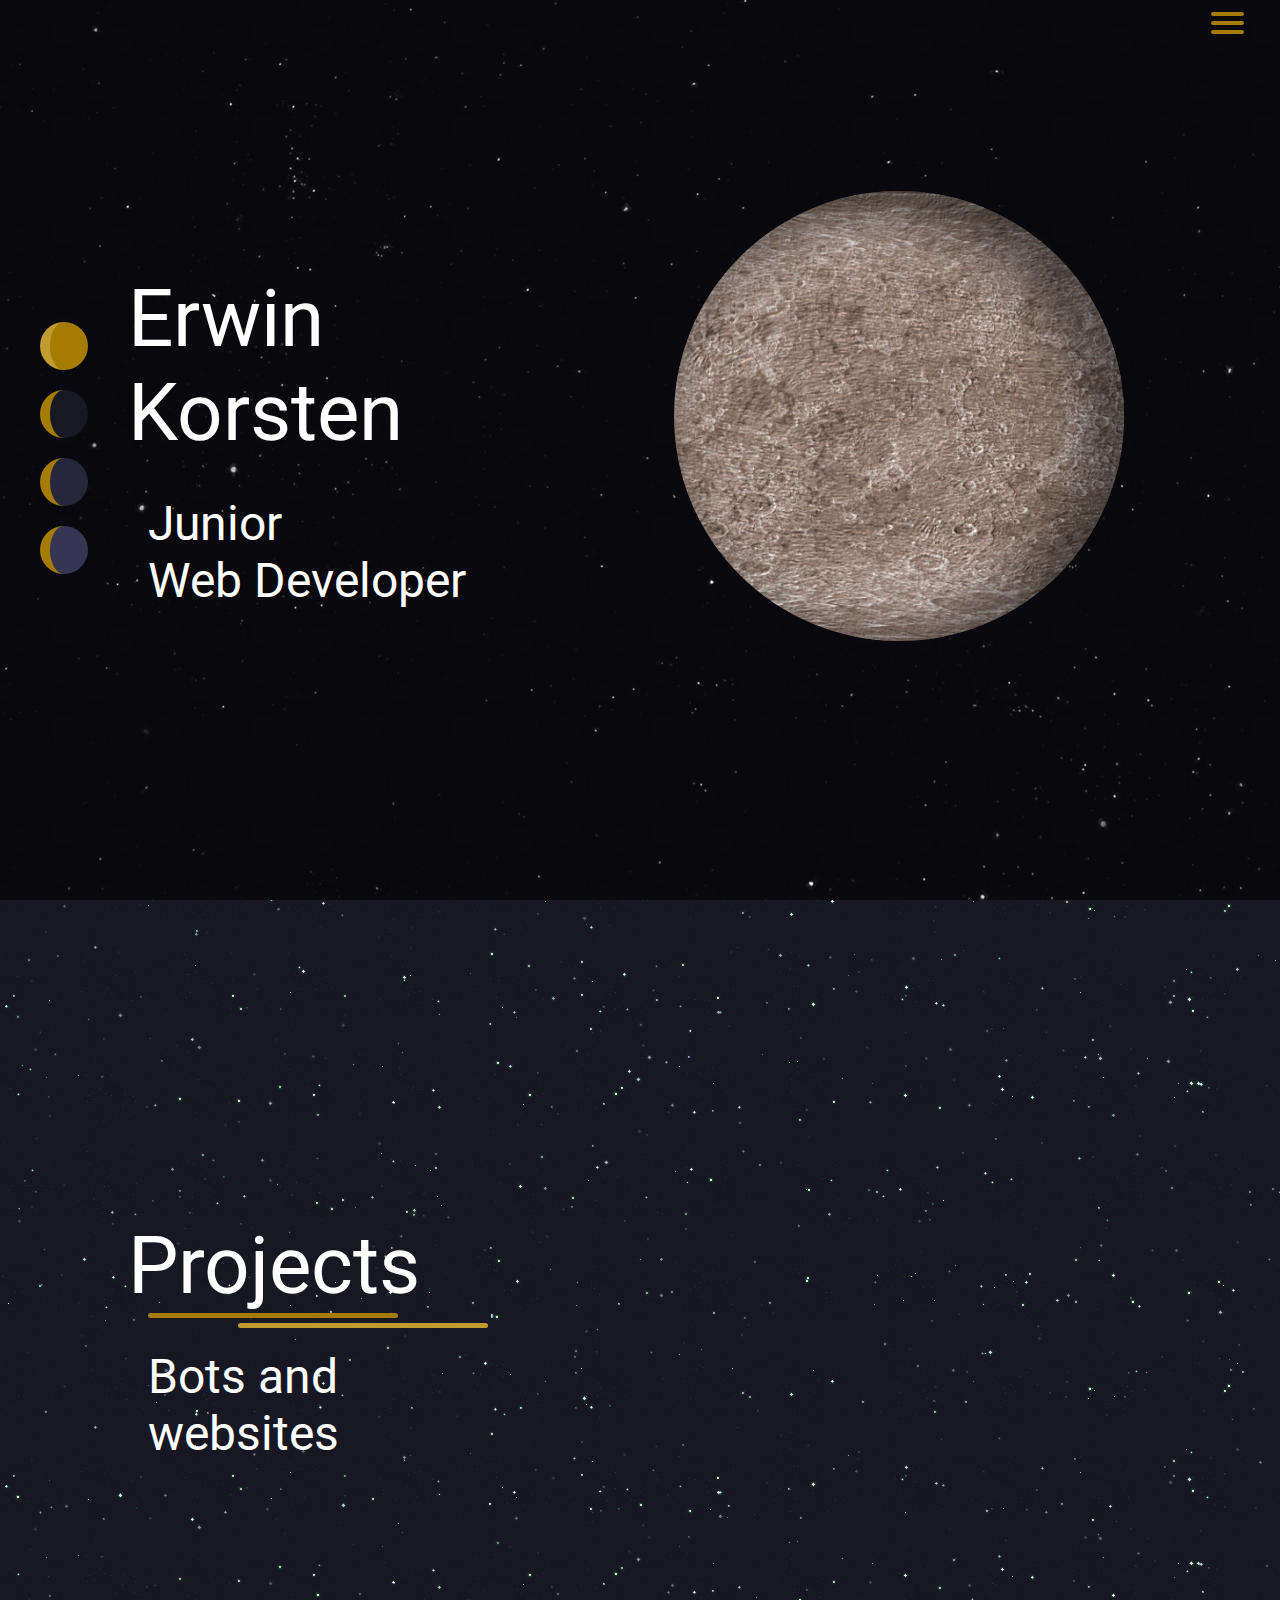
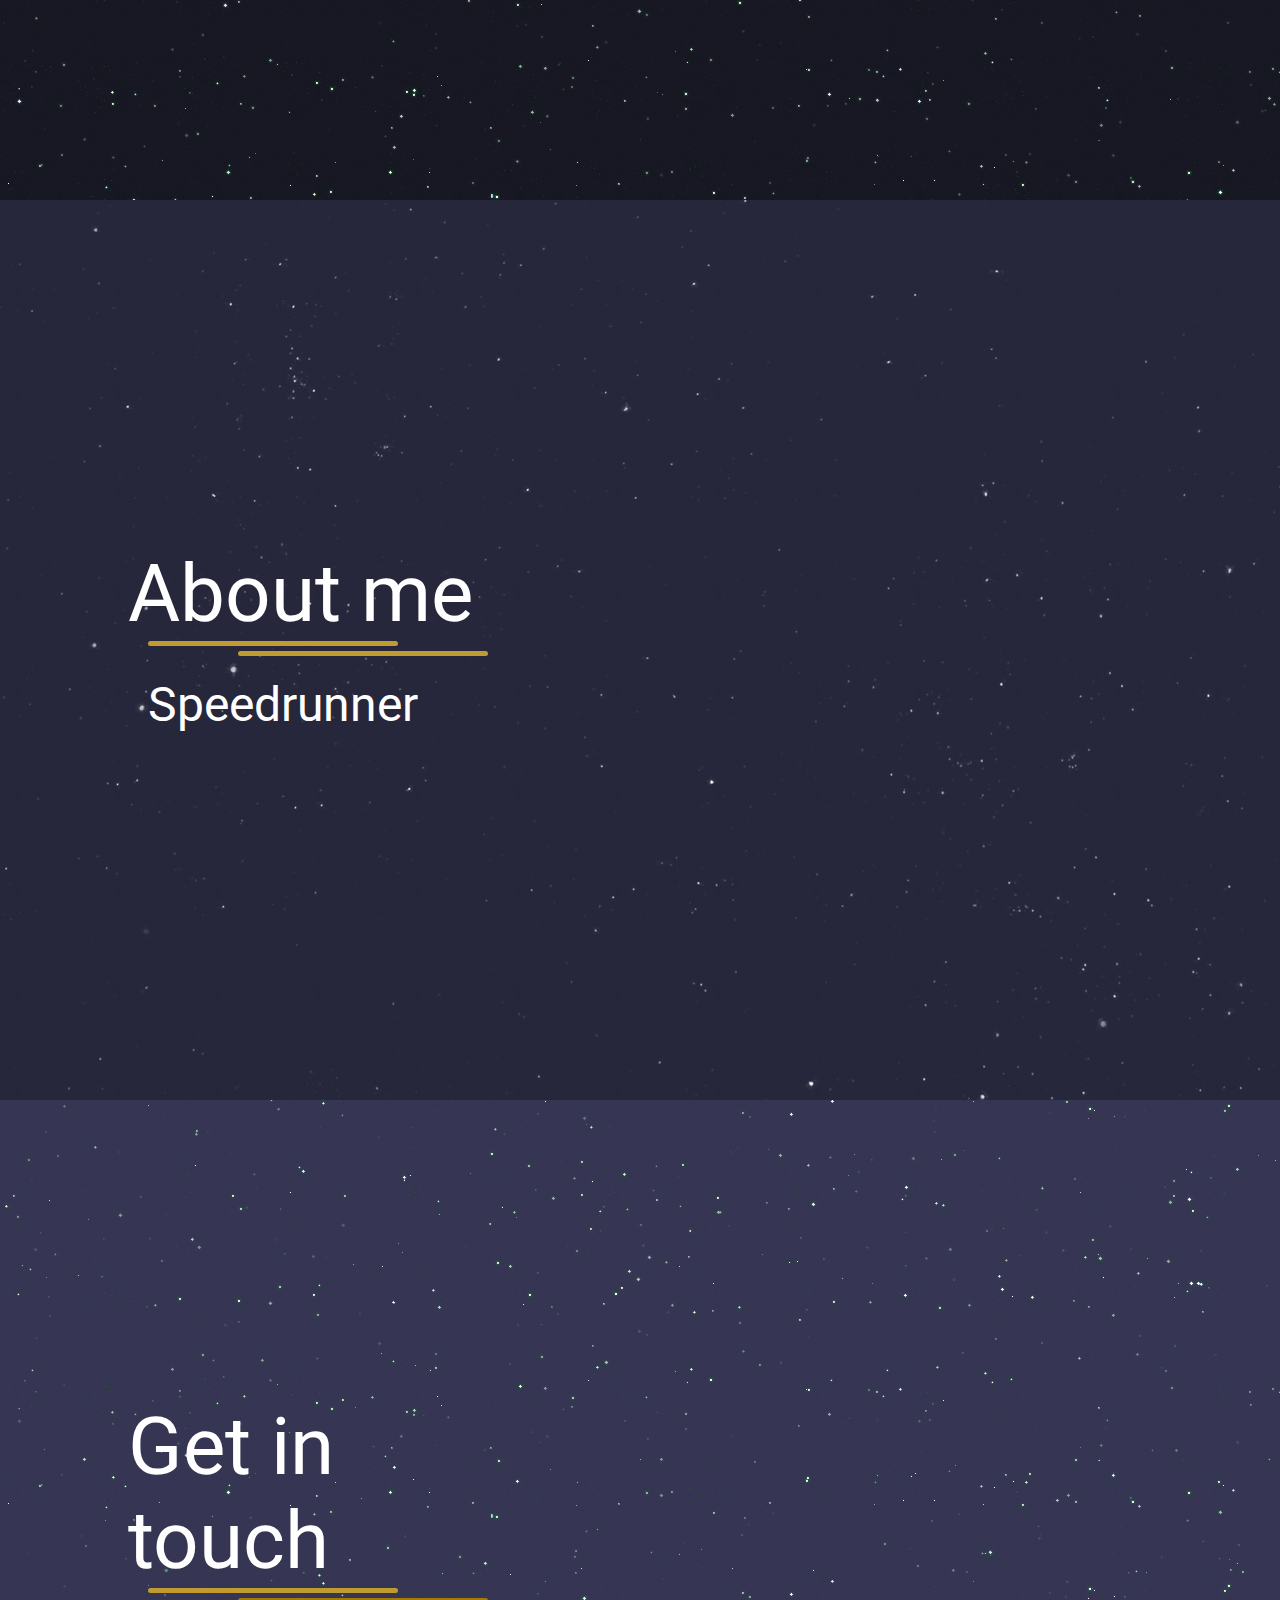
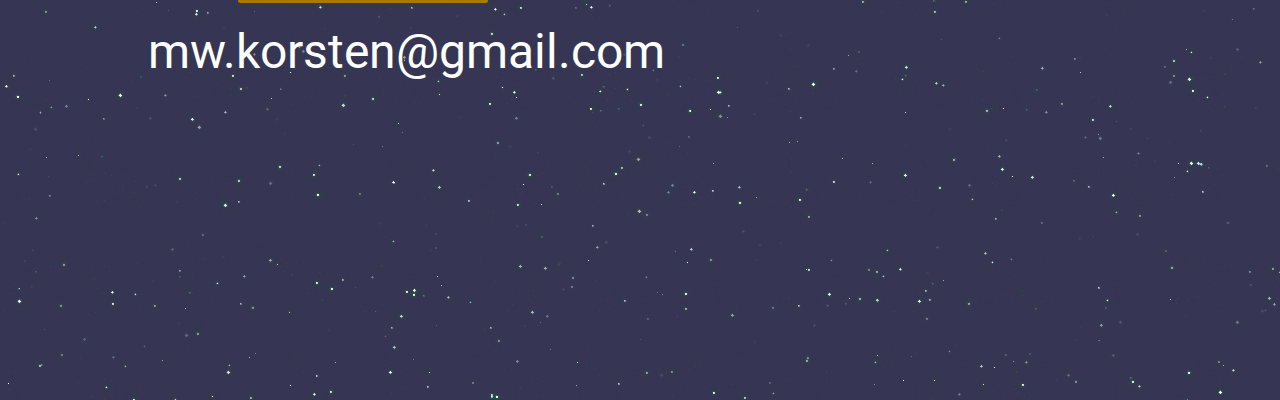
==== commit 511e36ea: "Userstory: Clean Up Code. Userstory: More info button on home#about" ====
--- a/index.html
+++ b/index.html
@@ -8,6 +8,7 @@
 	<meta name="viewport" content="width=device-width, initial-scale=1.0">
 	<link href="css/home.css" rel="stylesheet" type="text/css" media="all" />
 	<link href="css/header.css" rel="stylesheet" type="text/css" media="all" />
+	<link href="css/sidemenu.css" rel="stylesheet" type="text/css" media="all" />
 	<link href="https://fonts.googleapis.com/css?family=Open+Sans|Roboto:400,400i,700,700i" rel="stylesheet">
 	<link rel="stylesheet" href="https://use.fontawesome.com/releases/v5.6.3/css/all.css" integrity="sha384-UHRtZLI+pbxtHCWp1t77Bi1L4ZtiqrqD80Kn4Z8NTSRyMA2Fd33n5dQ8lWUE00s/" crossorigin="anonymous">
 
@@ -59,7 +60,6 @@
   		</div>
 
   		<div class='extra'>
-
   		</div>
 	</section>
 
@@ -72,8 +72,8 @@
   			<div class='content'>
 				<div class='titles'>Projects
 				</div>
-				<span class='golddark'></span>
-				<span class='goldlight'></span>
+				<span class='gold-dark'></span>
+				<span class='gold-light'></span>
 				<div class='subtitle'>
 					Bots and websites
 				</div>
@@ -92,8 +92,8 @@
     	<div class='container'>
 			<div class='content'>
 				<div class='titles'>About me</div>
-				<span class='goldlight'></span>
-				<span class='goldlight'></span>
+				<span class='gold-light'></span>
+				<span class='gold-light'></span>
 				<div class='subtitle'>
 					<div id='aboutme'></div>
 				</div>
@@ -113,8 +113,8 @@
   			<div class='content'>
 				<div class='titles'>Get in touch
 				</div>
-				<span class='goldlight'></span>
-				<span class='golddark'></span>
+				<span class='gold-light'></span>
+				<span class='gold-dark'></span>
 				<div class='subtitle'>
 					mw.korsten@gmail.com
 				</div>
@@ -134,20 +134,19 @@
 		</ul>
 	</div>
 
-	<div id='mooncontainer'>
+	<div id='moon-container'>
 		<div class='container'></div>
 		<div class='extra'>
-  			<div class='moonfreya-perspective'>
-  				<figure class='moonfreya'></figure>
+  			<div class='moon-freya-perspective'>
+  				<figure class='moon-freya'></figure>
   			</div>
 		</div>
 	</div>
 
 
-<script src='js/pagechanger.js'></script>
-<script src='js/scroll.js'></script>
-<script src='js/moon.js'></script>
+	<script src='js/pagechanger.js'></script>
+	<script src='js/scroll.js'></script>
+	<script src='js/moon.js'></script>
 
 </body>
-</html>
-<!DOCTYPE html>+</html>--- a/css/home.css
+++ b/css/home.css
@@ -18,16 +18,15 @@
   color: #fff;
 }
 
-
 .debug {
   border: 1px solid #ffdd40;
 }
-
 
 /************************************
  * Section overlay
  *************************************/
-#mooncontainer{
+
+#moon-container{
   top: 0;
   left: 0;
   height: 100%;
@@ -37,7 +36,6 @@
   justify-content: flex-start;
   z-index: 1;
 }
-
 
 /************************************
  * Section parts that gets used in all sections
@@ -78,11 +76,11 @@
   margin-left: 110px;
 }
 
-.golddark {
+.gold-dark {
   background: #a67c00;
 }
 
-.goldlight {
+.gold-light {
   background: #bf9b30;
 }
 
@@ -108,6 +106,7 @@
 /**
  * Page Sections
  */
+
 #home{
   height: 100vh;
   width: 100%;
@@ -146,6 +145,7 @@
   height: 100%;
   display: block;
 }
+
 #home .twinkling{
   top: 0;
   background: transparent url(../images/twinklinghome.png) repeat top center;
@@ -180,59 +180,10 @@
 }
 
 /**
- * Side menu 
- */
-#leftmenu {
-  display: flex;
-  width: 128px;
-  height: 100%;
-  position: fixed;
-  z-index: 20;
-  top: 0;
-  left: 0;
-  align-items: center;
-}
-
-#leftmenu ul{
-  list-style-type: none;
-}
-
-.leftnav {
-  margin: 8px 0;
-  height: 48px;
-  width: 48px;
-  border-radius: 50%;
-  display: inline-block;
-  border-left: #a67c00 10px solid;
-}
-
-.home {
-  background: #09090e;
-}
-
-.projects {
-  background: #181824;
-}
-
-.about {
-  background: #27273c;
-}
-
-.contact {
-  background: #363654;
-}
-
-.active {
-  background-color: #a67c00;
-  border-left: #bf9b30 10px solid;
-}
-
-
-/**
  * Moons
  */
 
-.moonoverlay{
+.moon-overlay{
   position: absolute;
   content: "";
   top: 0;
@@ -245,7 +196,7 @@
   z-index: 5;
 }
 
-.moonlink{
+.moon-link{
   position: absolute;
   content: "";
   top: 0;
@@ -263,12 +214,15 @@
   font-weight: 700;
 }
 
-.moonlinkprojects{
+.moon-link-projects{
   color: #181824;
 }
 
-
-.moonfreya-perspective{
+.moon-link-about{
+  color: #27273c;
+}
+
+.moon-freya-perspective{
   width: 450px;
   height: 450px;
   display: inline-block;
@@ -277,28 +231,27 @@
   transition: all 1s ease-in;
 }
 
-.homemoon{
+.home-moon{
   margin-top: -100px;
   margin-left: -75px;
 }
 
-.projectsmoon{
+.projects-moon{
   margin-top: 0px;
   margin-left: 0px;                                                                 
 }
 
-.aboutmoon{
+.about-moon{
   margin-top: 250px;
   margin-left: 40px;
 }
 
-.contactmoon{
+.contact-moon{
   margin-top: 600px;
   margin-left: 50px;
 }
 
-
-.moonfreya{
+.moon-freya{
   display: inline-block;
   transform-style: preserve-3d;
   border-radius: 50%;
@@ -306,11 +259,11 @@
   width: 100%;
   position: relative;
   background: url('../images/freya.png') repeat-x;
-  animation: move-moonfreya 90s infinite linear;
+  animation: move-moon-freya 90s infinite linear;
   z-index: 2;
 }
 
-  .moonfreya:before{
+  .moon-freya:before{
     content: '';
     position: absolute;
     top: 0;
@@ -322,7 +275,7 @@
     z-index: 3;
   }
 
-  @keyframes move-moonfreya {
+  @keyframes move-moon-freya {
     0%{
       background-position: -900px 0;
     }
@@ -330,19 +283,10 @@
       background-position: 0 0;
     }
   }
-
-
-
-
-
-
-
-
 
 /****************************************
  * Media Queries
  ***************************************/
-
 
 @media all and (min-width: 768px) and (max-width: 1024px),
 only screen and (min-device-width: 768px) and (max-device-width: 1024px) and  (orientation: landscape){
@@ -375,16 +319,16 @@
     flex-grow: 1;
   }
 
-  .moonfreya-perspective{
+  .moon-freya-perspective{
     width: 300px;
     height: 300px;
   }
 
-  .moonfreya{
+  .moon-freya{
     background: url('../images/freya-mobile.png') repeat-x;
   }
 
-    .moonfreya:before{
+    .moon-freya:before{
       box-shadow: inset -20px 8px 40px 10px rgba(0,0,0,0.5);
     }
 
@@ -397,31 +341,34 @@
       }
     }
 
-  .homemoon{
+  .home-moon{
     margin-left: -75px;
     margin-top: -200px;
   }
 
-  .projectsmoon{
+  .projects-moon{
     margin-left: 0px;
     margin-top: 0px;
   }
 
-  .aboutmoon{
+  .about-moon{
     margin-left: 40px;
     margin-top: 200px;
   }
 
-  .contactmoon{
+  .contact-moon{
     margin-left: 50px;
     margin-top: 400px;
   }
 
-  .moonlink{
+  .moon-link{
     font-size: 3em;
   }
 
 }
+
+
+
 @media all and (min-width: 580px) and (max-width: 768px), 
 only screen and (min-device-width: 580px) and (max-device-width: 768px) and  (orientation: landscape){
 
@@ -453,16 +400,16 @@
     flex-grow: 0;
   }
 
-  .moonfreya-perspective{
+  .moon-freya-perspective{
     width: 150px;
     height: 150px;
   }
 
-  .moonfreya{
+  .moon-freya{
     background: url('../images/freya-mobile.png') repeat-x;
   }
 
-    .moonfreya:before{
+    .moon-freya:before{
       box-shadow: inset -20px 8px 40px 10px rgba(0,0,0,0.5);
     }
 
@@ -474,23 +421,23 @@
         background-position: 0 0;
       }
     }
-  .homemoon{
+  .home-moon{
     margin-top: -200px;
   }
 
-  .projectsmoon{
+  .projects-moon{
     margin-top: 0px;
   }
 
-  .aboutmoon{
+  .about-moon{
     margin-top: 200px;
   }
 
-  .contactmoon{
+  .contact-moon{
     margin-top: 400px;
   }
 
-  .moonlink{
+  .moon-link{
     font-size: 3em;
   }
 }
@@ -507,7 +454,7 @@
     flex-direction: column-reverse;
   }
 
-  #mooncontainer{
+  #moon-container{
     flex-direction: column-reverse;
   }
 
@@ -546,16 +493,16 @@
     flex-grow: 0;
   }
 
-  .moonfreya-perspective{
+  .moon-freya-perspective{
     width: 150px;
     height: 150px;
   }
 
-  .moonfreya{
+  .moon-freya{
     background: url('../images/freya-150.png') repeat-x;
   }
 
-    .moonfreya:before{
+    .moon-freya:before{
       box-shadow: inset -10px 5px 30px 5px rgba(0,0,0,0.5);
     }
 
@@ -568,47 +515,27 @@
       }
     }
 
-  .homemoon{
+  .home-moon{
     margin-top: -10px;
     margin-left: -200px;
   }
 
-  .projectsmoon{
+  .projects-moon{
     margin-top: -5px;
     margin-left: -50px;
   }
 
-  .aboutmoon{
+  .about-moon{
     margin-top: 0px;
     margin-left: 100px;
   }
 
-  .contactmoon{
+  .contact-moon{
     margin-top: 20px;
     margin-left: 250px;
   }
 
-
-  #leftmenu {
-    top: auto;
-    width: 100%;
-    height: 64px;
-    bottom: 0;
-    justify-content: center;
-  }
-
-  #leftmenu li{
-    display: inline-block;
-  }
-
-  .leftnav {
-    margin: 4px 4px;
-    height: 48px;
-    width: 48px;
-    border-left: #a67c00 5px solid;
-  }
-
-  .moonlink{
+  .moon-link{
     font-size: 2em;
   }
 
--- a/css/sidemenu.css
+++ b/css/sidemenu.css
@@ -0,0 +1,75 @@
+/**
+ * Side menu 
+ */
+#leftmenu {
+  display: flex;
+  width: 128px;
+  height: 100%;
+  position: fixed;
+  z-index: 20;
+  top: 0;
+  left: 0;
+  align-items: center;
+}
+
+#leftmenu ul{
+  list-style-type: none;
+}
+
+.leftnav {
+  margin: 8px 0;
+  height: 48px;
+  width: 48px;
+  border-radius: 50%;
+  display: inline-block;
+  border-left: #a67c00 10px solid;
+}
+
+.home {
+  background: #09090e;
+}
+
+.projects {
+  background: #181824;
+}
+
+.about {
+  background: #27273c;
+}
+
+.contact {
+  background: #363654;
+}
+
+.active {
+  background-color: #a67c00;
+  border-left: #bf9b30 10px solid;
+}
+
+@media only screen and (max-device-width: 1400px) and (orientation: portrait){
+
+  #leftmenu {
+    top: auto;
+    width: 100%;
+    height: 64px;
+    top: 0;
+    justify-content: flex-start;
+  }
+
+  #leftmenu li{
+    display: inline-block;
+  }
+
+  .leftnav {
+    margin: 4px 4px;
+    height: 32px;
+    width: 32px;
+    border-left: #a67c00 4px solid;
+  }
+
+  .active {
+  background-color: #a67c00;
+  border-left: #bf9b30 10px solid;
+  }
+
+}